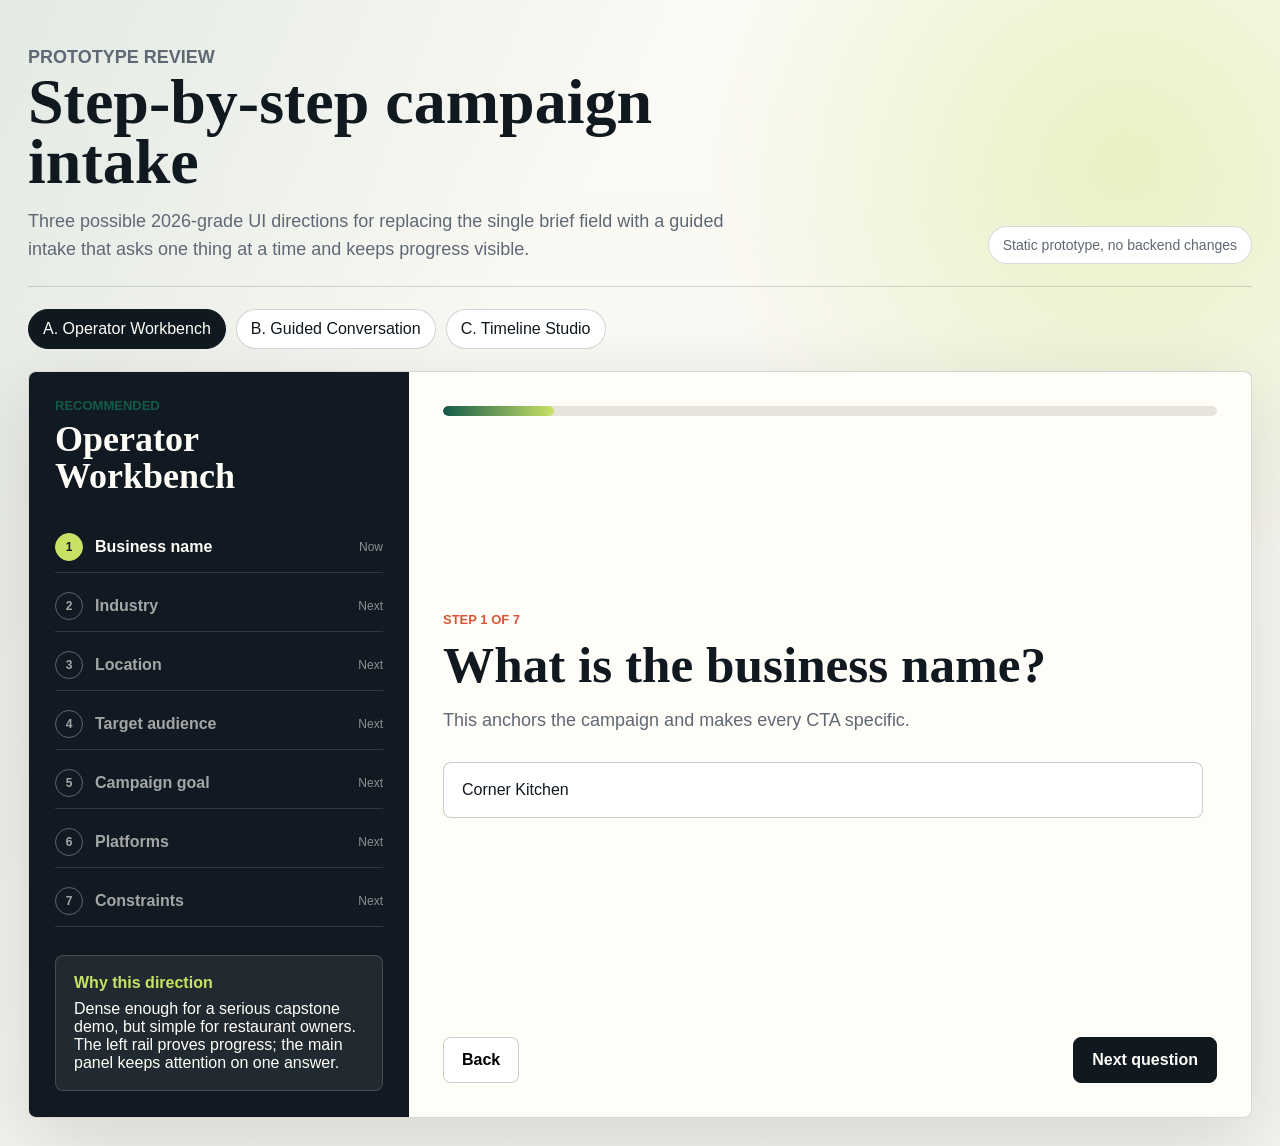
==== static/prototypes/intake-wizard.html @ 9ad3e2f1 "Add guided intake and campaign pack UI" ====
<!doctype html>
<html lang="en">
  <head>
    <meta charset="utf-8">
    <meta name="viewport" content="width=device-width, initial-scale=1">
    <title>Intake Wizard Prototypes</title>
    <style>
      :root {
        --ink: #101820;
        --muted: #5f6875;
        --line: #d9ded7;
        --paper: #f6f4ee;
        --panel: #fffdf7;
        --leaf: #145a4a;
        --lime: #c9e265;
        --tomato: #dc5539;
        --blue: #2f63b7;
        --gold: #d99935;
        --shadow: 0 24px 80px rgba(18, 24, 31, 0.14);
        --radius: 8px;
      }

      * {
        box-sizing: border-box;
      }

      body {
        margin: 0;
        background:
          linear-gradient(120deg, rgba(20, 90, 74, 0.10), transparent 36%),
          radial-gradient(circle at 88% 14%, rgba(201, 226, 101, 0.34), transparent 28%),
          linear-gradient(180deg, #fbfaf5, var(--paper));
        color: var(--ink);
        font-family: Avenir Next, Avenir, Helvetica Neue, Helvetica, sans-serif;
      }

      button,
      input,
      textarea {
        font: inherit;
      }

      .shell {
        min-height: 100dvh;
        padding: 28px;
      }

      .masthead {
        display: grid;
        grid-template-columns: minmax(0, 1fr) auto;
        gap: 24px;
        align-items: end;
        max-width: 1420px;
        margin: 0 auto 22px;
        border-bottom: 1px solid rgba(16, 24, 32, 0.16);
        padding-bottom: 22px;
      }

      .eyebrow {
        margin: 0 0 8px;
        color: var(--leaf);
        font-size: 13px;
        font-weight: 800;
        letter-spacing: 0;
        text-transform: uppercase;
      }

      h1 {
        margin: 0;
        max-width: 780px;
        font-family: Georgia, Times New Roman, serif;
        font-size: clamp(40px, 5vw, 76px);
        line-height: 0.94;
        letter-spacing: 0;
      }

      .masthead p {
        margin: 16px 0 0;
        max-width: 720px;
        color: var(--muted);
        font-size: 18px;
        line-height: 1.55;
      }

      .status-pill {
        border: 1px solid rgba(16, 24, 32, 0.16);
        background: #fff;
        border-radius: 999px;
        padding: 10px 14px;
        color: var(--muted);
        font-size: 14px;
        white-space: nowrap;
      }

      .prototype-tabs {
        display: flex;
        gap: 10px;
        max-width: 1420px;
        margin: 0 auto 18px;
        overflow-x: auto;
        padding-bottom: 4px;
      }

      .tab {
        border: 1px solid rgba(16, 24, 32, 0.18);
        background: #fff;
        color: var(--ink);
        border-radius: 999px;
        padding: 10px 14px;
        cursor: pointer;
        transition: background 160ms ease, color 160ms ease, border 160ms ease;
        white-space: nowrap;
      }

      .tab[aria-selected="true"] {
        background: var(--ink);
        border-color: var(--ink);
        color: #fffdf7;
      }

      .prototype {
        display: none;
        max-width: 1420px;
        margin: 0 auto;
      }

      .prototype.is-active {
        display: block;
      }

      .workbench {
        display: grid;
        grid-template-columns: 380px minmax(0, 1fr);
        min-height: 650px;
        overflow: hidden;
        border: 1px solid rgba(16, 24, 32, 0.16);
        border-radius: var(--radius);
        background: var(--panel);
        box-shadow: var(--shadow);
      }

      .rail {
        background: #111a22;
        color: #fffdf7;
        padding: 26px;
        display: grid;
        align-content: space-between;
        gap: 28px;
      }

      .rail h2 {
        margin: 0;
        font-family: Georgia, Times New Roman, serif;
        font-size: 36px;
        line-height: 1.02;
        letter-spacing: 0;
      }

      .steps {
        display: grid;
        gap: 8px;
        margin-top: 28px;
      }

      .step-row {
        display: grid;
        grid-template-columns: 28px minmax(0, 1fr) auto;
        gap: 12px;
        align-items: center;
        padding: 11px 0;
        border-bottom: 1px solid rgba(255, 253, 247, 0.13);
        color: rgba(255, 253, 247, 0.62);
      }

      .step-row.is-current {
        color: #fffdf7;
      }

      .step-dot {
        display: grid;
        width: 28px;
        height: 28px;
        place-items: center;
        border: 1px solid rgba(255, 253, 247, 0.32);
        border-radius: 999px;
        font-size: 12px;
        font-weight: 800;
      }

      .step-row.is-current .step-dot {
        background: var(--lime);
        border-color: var(--lime);
        color: #111a22;
      }

      .step-label {
        font-weight: 700;
      }

      .step-meta {
        font-size: 12px;
        color: rgba(255, 253, 247, 0.52);
      }

      .brief-card {
        border: 1px solid rgba(255, 253, 247, 0.16);
        border-radius: var(--radius);
        padding: 18px;
        background: rgba(255, 253, 247, 0.07);
      }

      .brief-card strong {
        display: block;
        margin-bottom: 8px;
        color: var(--lime);
      }

      .main-panel {
        padding: 34px;
        display: grid;
        grid-template-rows: auto minmax(0, 1fr) auto;
        gap: 26px;
      }

      .progress-bar {
        height: 10px;
        overflow: hidden;
        border-radius: 999px;
        background: #e7e4dc;
      }

      .progress-fill {
        width: 14%;
        height: 100%;
        border-radius: inherit;
        background: linear-gradient(90deg, var(--leaf), var(--lime));
        transition: width 220ms ease;
      }

      .question-card {
        display: grid;
        align-content: center;
        max-width: 760px;
        min-height: 380px;
      }

      .question-count {
        margin: 0 0 12px;
        color: var(--tomato);
        font-size: 13px;
        font-weight: 900;
        text-transform: uppercase;
      }

      .question-title {
        margin: 0;
        font-family: Georgia, Times New Roman, serif;
        font-size: clamp(34px, 4vw, 58px);
        line-height: 1.02;
        letter-spacing: 0;
      }

      .question-help {
        margin: 16px 0 0;
        max-width: 650px;
        color: var(--muted);
        font-size: 18px;
        line-height: 1.5;
      }

      .field-row {
        margin-top: 28px;
        display: grid;
        gap: 12px;
      }

      .field-row input,
      .field-row textarea {
        width: 100%;
        border: 1px solid rgba(16, 24, 32, 0.22);
        background: #fff;
        border-radius: var(--radius);
        padding: 18px 18px;
        color: var(--ink);
        outline: none;
        transition: border-color 160ms ease, box-shadow 160ms ease;
      }

      .field-row textarea {
        min-height: 132px;
        resize: vertical;
      }

      .field-row input:focus,
      .field-row textarea:focus {
        border-color: var(--leaf);
        box-shadow: 0 0 0 4px rgba(20, 90, 74, 0.14);
      }

      .chips {
        display: flex;
        flex-wrap: wrap;
        gap: 10px;
        margin-top: 24px;
      }

      .chip {
        border: 1px solid rgba(16, 24, 32, 0.18);
        background: #fff;
        border-radius: 999px;
        padding: 10px 13px;
        cursor: pointer;
      }

      .chip.is-on {
        border-color: var(--leaf);
        background: #e6f3db;
        color: var(--leaf);
        font-weight: 800;
      }

      .actions {
        display: flex;
        justify-content: space-between;
        gap: 12px;
        align-items: center;
      }

      .btn {
        border: 1px solid rgba(16, 24, 32, 0.20);
        background: #fff;
        border-radius: var(--radius);
        padding: 13px 18px;
        cursor: pointer;
        font-weight: 800;
      }

      .btn.primary {
        background: var(--ink);
        border-color: var(--ink);
        color: #fffdf7;
      }

      .btn:focus-visible,
      .tab:focus-visible,
      .chip:focus-visible {
        outline: 4px solid rgba(47, 99, 183, 0.26);
        outline-offset: 2px;
      }

      .summary-strip {
        display: flex;
        gap: 8px;
        flex-wrap: wrap;
        color: var(--muted);
        font-size: 13px;
      }

      .summary-strip span {
        border: 1px solid rgba(16, 24, 32, 0.12);
        background: rgba(255, 255, 255, 0.68);
        border-radius: 999px;
        padding: 7px 10px;
      }

      .console-prototype {
        display: grid;
        grid-template-columns: minmax(0, 1fr) 390px;
        gap: 18px;
      }

      .chat-panel,
      .preview-panel,
      .timeline-panel {
        border: 1px solid rgba(16, 24, 32, 0.16);
        border-radius: var(--radius);
        background: #fffdf7;
        box-shadow: var(--shadow);
      }

      .chat-panel {
        min-height: 650px;
        padding: 28px;
        display: grid;
        grid-template-rows: auto 1fr auto;
        gap: 22px;
      }

      .chat-header,
      .preview-header {
        display: flex;
        justify-content: space-between;
        gap: 16px;
        align-items: center;
        border-bottom: 1px solid var(--line);
        padding-bottom: 18px;
      }

      .chat-header h2,
      .preview-header h2 {
        margin: 0;
        font-family: Georgia, Times New Roman, serif;
        font-size: 34px;
      }

      .messages {
        display: grid;
        align-content: start;
        gap: 14px;
      }

      .message {
        max-width: 680px;
        border-radius: 18px 18px 18px 4px;
        background: #eef0e7;
        padding: 16px;
        color: #24313a;
      }

      .message.user {
        justify-self: end;
        border-radius: 18px 18px 4px 18px;
        background: #111a22;
        color: #fffdf7;
      }

      .chat-input {
        display: grid;
        grid-template-columns: minmax(0, 1fr) auto;
        gap: 10px;
        border-top: 1px solid var(--line);
        padding-top: 18px;
      }

      .preview-panel {
        padding: 24px;
      }

      .snapshot-list {
        display: grid;
        gap: 12px;
        margin-top: 18px;
      }

      .snapshot {
        border-left: 4px solid var(--gold);
        background: #f7f3e8;
        padding: 12px 14px;
      }

      .snapshot small {
        display: block;
        color: var(--muted);
        margin-bottom: 4px;
      }

      .timeline-layout {
        display: grid;
        grid-template-columns: 320px minmax(0, 1fr);
        gap: 18px;
      }

      .timeline-panel {
        min-height: 650px;
        padding: 26px;
      }

      .timeline-steps {
        display: grid;
        gap: 12px;
      }

      .timeline-step {
        border: 1px solid var(--line);
        border-radius: var(--radius);
        background: #fff;
        padding: 16px;
      }

      .timeline-step strong {
        display: block;
        margin-bottom: 6px;
      }

      .timeline-step.is-current {
        border-color: var(--blue);
        box-shadow: inset 0 0 0 1px var(--blue);
      }

      .canvas {
        border: 1px solid rgba(16, 24, 32, 0.16);
        border-radius: var(--radius);
        background: #101820;
        color: #fffdf7;
        box-shadow: var(--shadow);
        padding: 30px;
        min-height: 650px;
        display: grid;
        align-content: center;
      }

      .canvas-card {
        max-width: 740px;
      }

      .canvas h2 {
        margin: 0;
        font-family: Georgia, Times New Roman, serif;
        font-size: clamp(34px, 5vw, 70px);
        line-height: 1;
      }

      .canvas p {
        color: rgba(255, 253, 247, 0.72);
        font-size: 18px;
        line-height: 1.55;
      }

      .quality-grid {
        display: grid;
        grid-template-columns: repeat(3, minmax(0, 1fr));
        gap: 12px;
        margin-top: 28px;
      }

      .quality {
        border: 1px solid rgba(255, 253, 247, 0.18);
        border-radius: var(--radius);
        padding: 14px;
        background: rgba(255, 253, 247, 0.06);
      }

      .quality b {
        display: block;
        color: var(--lime);
        font-size: 28px;
      }

      @media (max-width: 980px) {
        .masthead,
        .workbench,
        .console-prototype,
        .timeline-layout {
          grid-template-columns: 1fr;
        }

        .shell {
          padding: 18px;
        }

        .rail {
          min-height: auto;
        }

        .main-panel,
        .chat-panel,
        .timeline-panel,
        .canvas {
          padding: 22px;
        }

        .question-card {
          min-height: 320px;
        }

        .quality-grid {
          grid-template-columns: 1fr;
        }
      }
    </style>
  </head>
  <body>
    <main class="shell">
      <header class="masthead">
        <div>
          <p class="eyebrow">Prototype review</p>
          <h1>Step-by-step campaign intake</h1>
          <p>Three possible 2026-grade UI directions for replacing the single brief field with a guided intake that asks one thing at a time and keeps progress visible.</p>
        </div>
        <div class="status-pill">Static prototype, no backend changes</div>
      </header>

      <nav class="prototype-tabs" aria-label="Prototype options">
        <button class="tab" type="button" aria-selected="true" data-prototype="workbench">A. Operator Workbench</button>
        <button class="tab" type="button" aria-selected="false" data-prototype="conversation">B. Guided Conversation</button>
        <button class="tab" type="button" aria-selected="false" data-prototype="timeline">C. Timeline Studio</button>
      </nav>

      <section class="prototype is-active" data-prototype-panel="workbench">
        <div class="workbench">
          <aside class="rail">
            <div>
              <p class="eyebrow">Recommended</p>
              <h2>Operator Workbench</h2>
              <div class="steps" data-step-list></div>
            </div>
            <div class="brief-card">
              <strong>Why this direction</strong>
              Dense enough for a serious capstone demo, but simple for restaurant owners. The left rail proves progress; the main panel keeps attention on one answer.
            </div>
          </aside>
          <section class="main-panel">
            <div>
              <div class="progress-bar" aria-label="Progress">
                <div class="progress-fill" data-progress-fill></div>
              </div>
            </div>
            <div class="question-card">
              <p class="question-count" data-question-count>Step 1 of 7</p>
              <h2 class="question-title" data-question-title>What is the business name?</h2>
              <p class="question-help" data-question-help>This anchors the campaign and makes every CTA specific.</p>
              <div class="field-row" data-field-host></div>
              <div class="chips" data-chip-host></div>
            </div>
            <div class="actions">
              <button class="btn" type="button" data-back>Back</button>
              <div class="summary-strip" data-summary-strip></div>
              <button class="btn primary" type="button" data-next>Next question</button>
            </div>
          </section>
        </div>
      </section>

      <section class="prototype" data-prototype-panel="conversation">
        <div class="console-prototype">
          <section class="chat-panel">
            <div class="chat-header">
              <div>
                <p class="eyebrow">Prototype B</p>
                <h2>Guided Conversation</h2>
              </div>
              <span class="status-pill">5 of 7 captured</span>
            </div>
            <div class="messages">
              <div class="message">Let's build this campaign one answer at a time. What is the business name?</div>
              <div class="message user">Corner Kitchen</div>
              <div class="message">What industry should I optimize for?</div>
              <div class="message user">Restaurant</div>
              <div class="message">Where does this campaign need to work locally?</div>
              <div class="message user">Near offices and apartment buildings in District 1</div>
              <div class="message">Who exactly should this campaign move?</div>
            </div>
            <div class="chat-input">
              <input aria-label="Current answer" value="Office workers and nearby residents">
              <button class="btn primary" type="button">Send</button>
            </div>
          </section>
          <aside class="preview-panel">
            <div class="preview-header">
              <h2>Brief preview</h2>
            </div>
            <div class="snapshot-list">
              <div class="snapshot"><small>Business</small>Corner Kitchen</div>
              <div class="snapshot"><small>Industry</small>Restaurant</div>
              <div class="snapshot"><small>Location</small>District 1 office and apartment area</div>
              <div class="snapshot"><small>Audience</small>Office workers and nearby residents</div>
              <div class="snapshot"><small>Next</small>Campaign goal, platforms, constraints</div>
            </div>
          </aside>
        </div>
      </section>

      <section class="prototype" data-prototype-panel="timeline">
        <div class="timeline-layout">
          <aside class="timeline-panel">
            <p class="eyebrow">Prototype C</p>
            <h2 class="question-title">Timeline Studio</h2>
            <div class="timeline-steps">
              <div class="timeline-step"><strong>01 Business</strong>Corner Kitchen</div>
              <div class="timeline-step"><strong>02 Industry</strong>Restaurant</div>
              <div class="timeline-step is-current"><strong>03 Location</strong>Needs input</div>
              <div class="timeline-step"><strong>04 Audience</strong>Queued</div>
              <div class="timeline-step"><strong>05 Goal</strong>Queued</div>
              <div class="timeline-step"><strong>06 Platforms</strong>Queued</div>
              <div class="timeline-step"><strong>07 Constraints</strong>Queued</div>
            </div>
          </aside>
          <section class="canvas">
            <div class="canvas-card">
              <p class="eyebrow">Current prompt</p>
              <h2>Where is this campaign happening?</h2>
              <p>Location changes the channel plan, CTA, and proof style. A restaurant near offices needs different content than a tourist area or delivery-only kitchen.</p>
              <div class="field-row">
                <input aria-label="Location" value="Near office buildings and apartments in District 1">
              </div>
              <div class="quality-grid">
                <div class="quality"><b>43%</b>Brief complete</div>
                <div class="quality"><b>2</b>Risks found</div>
                <div class="quality"><b>4</b>Questions left</div>
              </div>
            </div>
          </section>
        </div>
      </section>
    </main>

    <script>
      const steps = [
        {
          label: "Business name",
          title: "What is the business name?",
          help: "This anchors the campaign and makes every CTA specific.",
          value: "Corner Kitchen",
          type: "input",
        },
        {
          label: "Industry",
          title: "What industry are we optimizing for?",
          help: "The agent changes examples, risks, and content types based on industry.",
          value: "Restaurant",
          type: "chips",
          chips: ["Restaurant", "Cafe", "Retail", "Education", "Consulting"],
        },
        {
          label: "Location",
          title: "Where does this campaign need to work?",
          help: "Use city, neighborhood, store area, delivery zone, or online market.",
          value: "District 1, near offices and apartment buildings",
          type: "input",
        },
        {
          label: "Target audience",
          title: "Who should this campaign move?",
          help: "Be concrete. The output gets better when the audience sounds like a real buyer.",
          value: "Office workers and nearby apartment residents",
          type: "textarea",
        },
        {
          label: "Campaign goal",
          title: "What should happen after the campaign?",
          help: "Pick the outcome the content should optimize toward.",
          value: "Increase lunch and dinner visits this week",
          type: "input",
        },
        {
          label: "Platforms",
          title: "Where will this campaign be used?",
          help: "Select every channel that matters. The agent will plan content by platform.",
          value: "Facebook, Instagram/Reels, Zalo, Google Business Profile",
          type: "chips",
          chips: ["Website", "Facebook", "Instagram/Reels", "TikTok", "Zalo", "Google Business Profile", "LinkedIn"],
        },
        {
          label: "Constraints",
          title: "Any rules, risks, or limitations?",
          help: "Mention budget, claims to avoid, tone, promotion limits, or missing assets.",
          value: "Low budget, no discount race, avoid guaranteed traffic claims",
          type: "textarea",
        },
      ];

      let activeStep = 0;

      const stepList = document.querySelector("[data-step-list]");
      const progressFill = document.querySelector("[data-progress-fill]");
      const questionCount = document.querySelector("[data-question-count]");
      const questionTitle = document.querySelector("[data-question-title]");
      const questionHelp = document.querySelector("[data-question-help]");
      const fieldHost = document.querySelector("[data-field-host]");
      const chipHost = document.querySelector("[data-chip-host]");
      const summaryStrip = document.querySelector("[data-summary-strip]");

      function renderWizard() {
        stepList.innerHTML = steps
          .map((step, index) => `
            <div class="step-row ${index === activeStep ? "is-current" : ""}">
              <span class="step-dot">${index + 1}</span>
              <span class="step-label">${step.label}</span>
              <span class="step-meta">${index < activeStep ? "Done" : index === activeStep ? "Now" : "Next"}</span>
            </div>
          `)
          .join("");

        const step = steps[activeStep];
        progressFill.style.width = `${((activeStep + 1) / steps.length) * 100}%`;
        questionCount.textContent = `Step ${activeStep + 1} of ${steps.length}`;
        questionTitle.textContent = step.title;
        questionHelp.textContent = step.help;
        fieldHost.innerHTML = "";
        chipHost.innerHTML = "";

        if (step.type === "textarea") {
          fieldHost.innerHTML = `<textarea aria-label="${step.label}">${step.value}</textarea>`;
        } else if (step.type === "input") {
          fieldHost.innerHTML = `<input aria-label="${step.label}" value="${step.value}">`;
        } else {
          chipHost.innerHTML = step.chips
            .map((chip) => `<button class="chip ${step.value.includes(chip) ? "is-on" : ""}" type="button">${chip}</button>`)
            .join("");
        }

        summaryStrip.innerHTML = steps
          .slice(0, activeStep)
          .map((item) => `<span>${item.label}: ${item.value}</span>`)
          .join("");
      }

      document.querySelector("[data-next]").addEventListener("click", () => {
        activeStep = Math.min(activeStep + 1, steps.length - 1);
        renderWizard();
      });

      document.querySelector("[data-back]").addEventListener("click", () => {
        activeStep = Math.max(activeStep - 1, 0);
        renderWizard();
      });

      document.querySelectorAll(".tab").forEach((tab) => {
        tab.addEventListener("click", () => {
          const key = tab.dataset.prototype;
          document.querySelectorAll(".tab").forEach((item) => {
            item.setAttribute("aria-selected", String(item === tab));
          });
          document.querySelectorAll(".prototype").forEach((panel) => {
            panel.classList.toggle("is-active", panel.dataset.prototypePanel === key);
          });
        });
      });

      renderWizard();
    </script>
  </body>
</html>
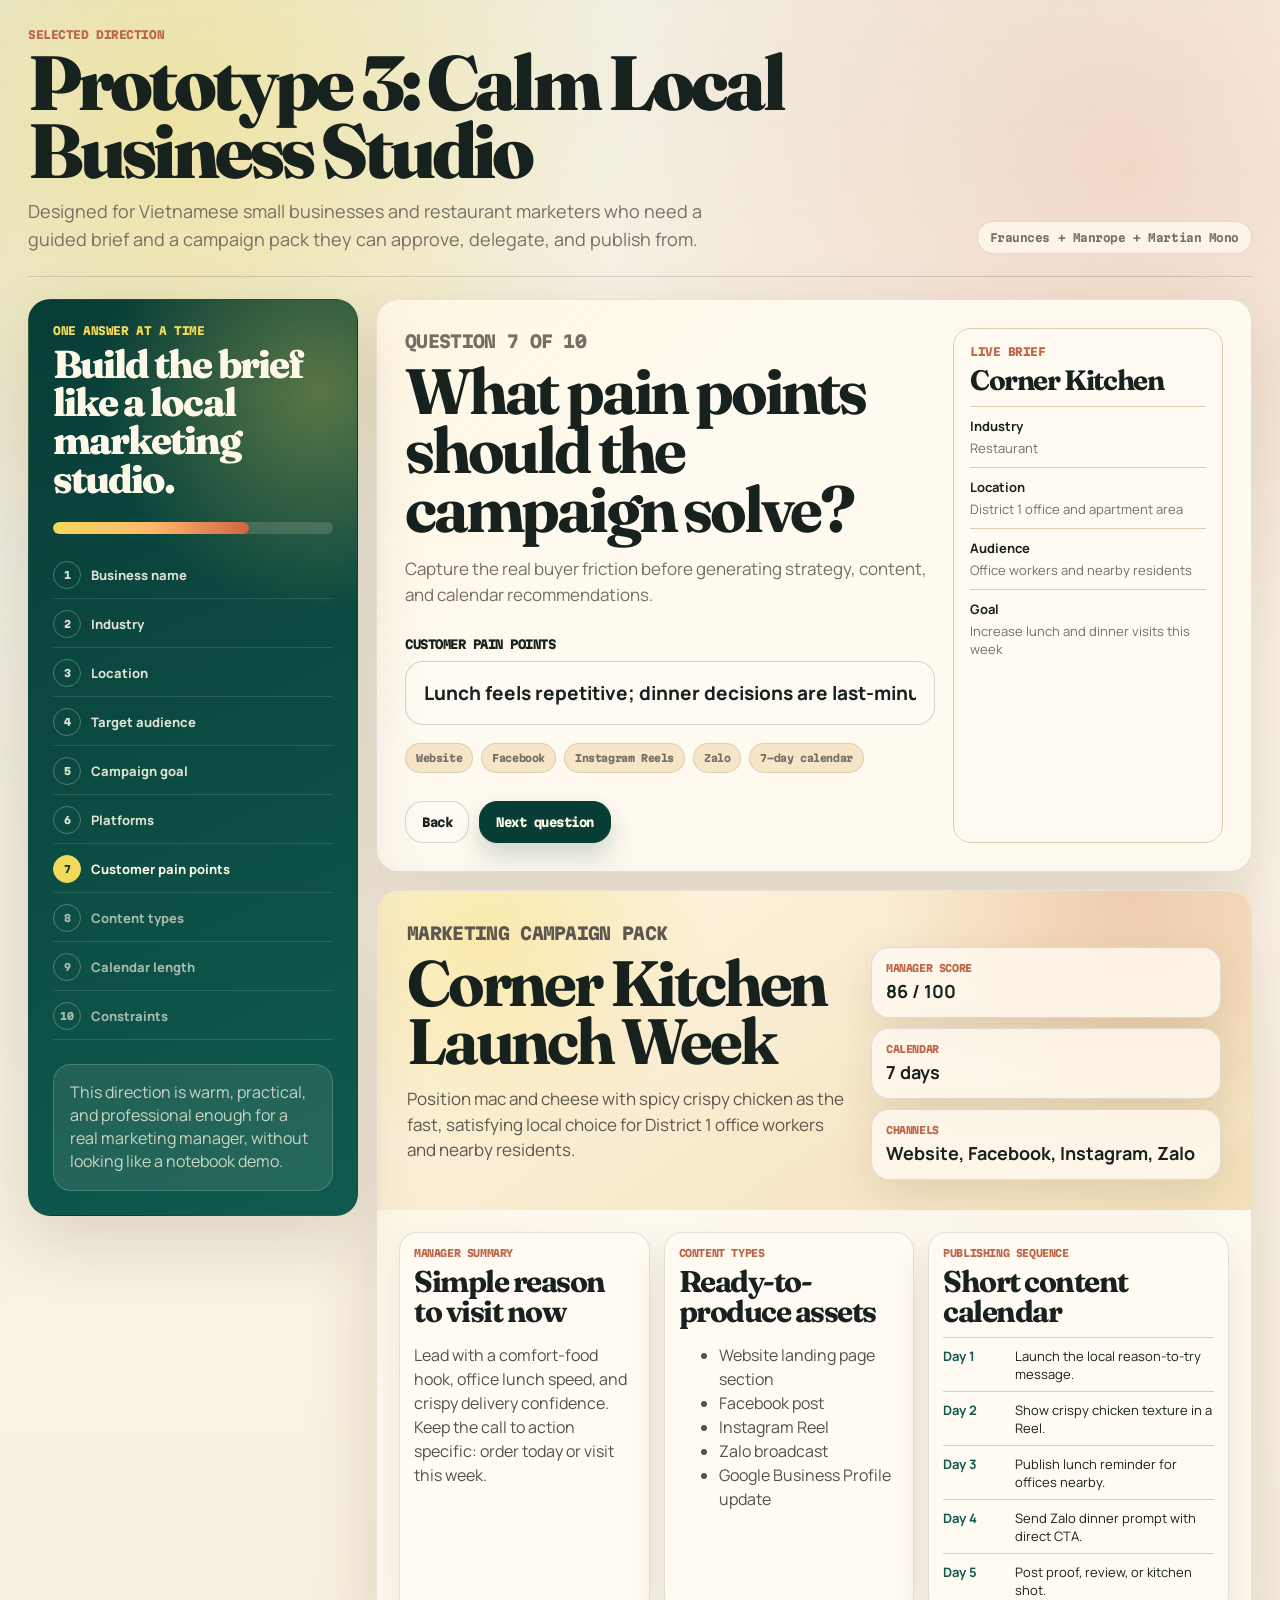
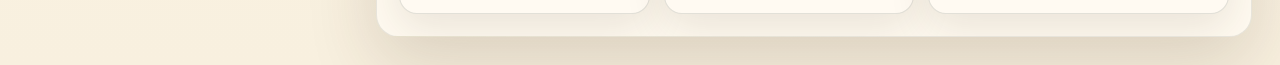
==== commit 93316ea7: "Apply prototype 3 visual direction" ====
--- a/static/prototypes/intake-wizard.html
+++ b/static/prototypes/intake-wizard.html
@@ -3,21 +3,28 @@
   <head>
     <meta charset="utf-8">
     <meta name="viewport" content="width=device-width, initial-scale=1">
-    <title>Intake Wizard Prototypes</title>
+    <title>Prototype 3 - Calm Local Business Studio</title>
+    <link rel="preconnect" href="https://fonts.googleapis.com">
+    <link rel="preconnect" href="https://fonts.gstatic.com" crossorigin>
+    <link href="https://fonts.googleapis.com/css2?family=Fraunces:opsz,wght,SOFT,WONK@9..144,600..900,60,1&family=Manrope:wght@400..900&family=Martian+Mono:wght@400..800&display=swap" rel="stylesheet">
     <style>
       :root {
-        --ink: #101820;
-        --muted: #5f6875;
-        --line: #d9ded7;
-        --paper: #f6f4ee;
-        --panel: #fffdf7;
-        --leaf: #145a4a;
-        --lime: #c9e265;
-        --tomato: #dc5539;
-        --blue: #2f63b7;
-        --gold: #d99935;
-        --shadow: 0 24px 80px rgba(18, 24, 31, 0.14);
-        --radius: 8px;
+        --ink: #17211e;
+        --paper: #f8f0df;
+        --panel: #fffaf0;
+        --soft: #fbefd7;
+        --line: #decfb3;
+        --muted: #756f65;
+        --leaf: #0f5a4e;
+        --leaf-dark: #083d36;
+        --banana: #f1d95a;
+        --clay: #bd684b;
+        --coral: #cf6544;
+        --shadow: 0 26px 70px rgba(68, 44, 23, 0.16);
+        --radius: 22px;
+        --display: "Fraunces", Georgia, serif;
+        --ui: "Manrope", Avenir Next, sans-serif;
+        --mono: "Martian Mono", ui-monospace, monospace;
       }
 
       * {
@@ -26,545 +33,457 @@
 
       body {
         margin: 0;
+        min-height: 100dvh;
         background:
-          linear-gradient(120deg, rgba(20, 90, 74, 0.10), transparent 36%),
-          radial-gradient(circle at 88% 14%, rgba(201, 226, 101, 0.34), transparent 28%),
-          linear-gradient(180deg, #fbfaf5, var(--paper));
+          radial-gradient(circle at 14% 7%, rgba(241, 217, 90, 0.44), transparent 24%),
+          radial-gradient(circle at 88% 10%, rgba(189, 104, 75, 0.22), transparent 28%),
+          linear-gradient(135deg, rgba(15, 90, 78, 0.10), transparent 46%),
+          linear-gradient(180deg, #fff8eb, var(--paper));
         color: var(--ink);
-        font-family: Avenir Next, Avenir, Helvetica Neue, Helvetica, sans-serif;
-      }
-
-      button,
-      input,
-      textarea {
-        font: inherit;
+        font-family: var(--ui);
+      }
+
+      body::before {
+        content: "";
+        position: fixed;
+        inset: 0;
+        pointer-events: none;
+        opacity: 0.22;
+        background-image:
+          linear-gradient(rgba(23, 33, 30, 0.06) 1px, transparent 1px),
+          linear-gradient(90deg, rgba(23, 33, 30, 0.05) 1px, transparent 1px);
+        background-size: 42px 42px;
+        mask-image: linear-gradient(180deg, #000, transparent 88%);
       }
 
       .shell {
-        min-height: 100dvh;
+        position: relative;
+        max-width: 1480px;
+        margin: 0 auto;
         padding: 28px;
       }
 
       .masthead {
         display: grid;
         grid-template-columns: minmax(0, 1fr) auto;
-        gap: 24px;
+        gap: 22px;
         align-items: end;
-        max-width: 1420px;
-        margin: 0 auto 22px;
-        border-bottom: 1px solid rgba(16, 24, 32, 0.16);
+        border-bottom: 1px solid rgba(23, 33, 30, 0.14);
         padding-bottom: 22px;
+        margin-bottom: 22px;
       }
 
       .eyebrow {
         margin: 0 0 8px;
-        color: var(--leaf);
-        font-size: 13px;
+        color: var(--clay);
+        font-family: var(--mono);
+        font-size: 11px;
         font-weight: 800;
-        letter-spacing: 0;
+        letter-spacing: -0.04em;
         text-transform: uppercase;
+      }
+
+      h1,
+      h2,
+      h3,
+      p {
+        overflow-wrap: anywhere;
+      }
+
+      h1,
+      h2,
+      h3 {
+        font-family: var(--display);
+        letter-spacing: -0.05em;
       }
 
       h1 {
         margin: 0;
-        max-width: 780px;
-        font-family: Georgia, Times New Roman, serif;
-        font-size: clamp(40px, 5vw, 76px);
-        line-height: 0.94;
-        letter-spacing: 0;
-      }
-
-      .masthead p {
-        margin: 16px 0 0;
-        max-width: 720px;
+        max-width: 840px;
+        font-size: clamp(44px, 6vw, 92px);
+        font-weight: 850;
+        line-height: 0.88;
+      }
+
+      .masthead p:not(.eyebrow) {
+        margin: 14px 0 0;
+        max-width: 680px;
         color: var(--muted);
         font-size: 18px;
         line-height: 1.55;
       }
 
-      .status-pill {
-        border: 1px solid rgba(16, 24, 32, 0.16);
-        background: #fff;
+      .pill {
+        border: 1px solid rgba(23, 33, 30, 0.12);
         border-radius: 999px;
-        padding: 10px 14px;
+        background: rgba(255, 250, 240, 0.78);
         color: var(--muted);
-        font-size: 14px;
+        padding: 9px 12px;
+        font-family: var(--mono);
+        font-size: 11px;
+        font-weight: 700;
+        letter-spacing: -0.04em;
         white-space: nowrap;
       }
 
-      .prototype-tabs {
-        display: flex;
-        gap: 10px;
-        max-width: 1420px;
-        margin: 0 auto 18px;
-        overflow-x: auto;
-        padding-bottom: 4px;
-      }
-
-      .tab {
-        border: 1px solid rgba(16, 24, 32, 0.18);
-        background: #fff;
-        color: var(--ink);
+      .workspace {
+        display: grid;
+        grid-template-columns: 330px minmax(0, 1fr);
+        gap: 18px;
+      }
+
+      .intake {
+        position: sticky;
+        top: 18px;
+        align-self: start;
+        min-height: calc(100dvh - 125px);
+        display: grid;
+        align-content: space-between;
+        gap: 24px;
+        border: 1px solid rgba(8, 61, 54, 0.16);
+        border-radius: var(--radius);
+        background:
+          radial-gradient(circle at 88% 10%, rgba(241, 217, 90, 0.34), transparent 25%),
+          linear-gradient(155deg, var(--leaf-dark), var(--leaf));
+        color: #fff8e8;
+        padding: 24px;
+        box-shadow: var(--shadow);
+      }
+
+      .intake .eyebrow {
+        color: var(--banana);
+      }
+
+      .intake h2 {
+        margin: 0;
+        font-size: 39px;
+        font-weight: 820;
+        line-height: 0.98;
+      }
+
+      .progress {
+        height: 12px;
+        margin: 24px 0 18px;
         border-radius: 999px;
-        padding: 10px 14px;
-        cursor: pointer;
-        transition: background 160ms ease, color 160ms ease, border 160ms ease;
-        white-space: nowrap;
-      }
-
-      .tab[aria-selected="true"] {
-        background: var(--ink);
-        border-color: var(--ink);
-        color: #fffdf7;
-      }
-
-      .prototype {
-        display: none;
-        max-width: 1420px;
-        margin: 0 auto;
-      }
-
-      .prototype.is-active {
+        background: rgba(255, 248, 232, 0.15);
+        overflow: hidden;
+      }
+
+      .progress span {
         display: block;
-      }
-
-      .workbench {
-        display: grid;
-        grid-template-columns: 380px minmax(0, 1fr);
-        min-height: 650px;
-        overflow: hidden;
-        border: 1px solid rgba(16, 24, 32, 0.16);
-        border-radius: var(--radius);
-        background: var(--panel);
-        box-shadow: var(--shadow);
-      }
-
-      .rail {
-        background: #111a22;
-        color: #fffdf7;
-        padding: 26px;
-        display: grid;
-        align-content: space-between;
-        gap: 28px;
-      }
-
-      .rail h2 {
-        margin: 0;
-        font-family: Georgia, Times New Roman, serif;
-        font-size: 36px;
-        line-height: 1.02;
-        letter-spacing: 0;
-      }
-
-      .steps {
-        display: grid;
-        gap: 8px;
-        margin-top: 28px;
-      }
-
-      .step-row {
-        display: grid;
-        grid-template-columns: 28px minmax(0, 1fr) auto;
-        gap: 12px;
-        align-items: center;
-        padding: 11px 0;
-        border-bottom: 1px solid rgba(255, 253, 247, 0.13);
-        color: rgba(255, 253, 247, 0.62);
-      }
-
-      .step-row.is-current {
-        color: #fffdf7;
-      }
-
-      .step-dot {
-        display: grid;
-        width: 28px;
-        height: 28px;
-        place-items: center;
-        border: 1px solid rgba(255, 253, 247, 0.32);
-        border-radius: 999px;
-        font-size: 12px;
-        font-weight: 800;
-      }
-
-      .step-row.is-current .step-dot {
-        background: var(--lime);
-        border-color: var(--lime);
-        color: #111a22;
-      }
-
-      .step-label {
-        font-weight: 700;
-      }
-
-      .step-meta {
-        font-size: 12px;
-        color: rgba(255, 253, 247, 0.52);
-      }
-
-      .brief-card {
-        border: 1px solid rgba(255, 253, 247, 0.16);
-        border-radius: var(--radius);
-        padding: 18px;
-        background: rgba(255, 253, 247, 0.07);
-      }
-
-      .brief-card strong {
-        display: block;
-        margin-bottom: 8px;
-        color: var(--lime);
-      }
-
-      .main-panel {
-        padding: 34px;
-        display: grid;
-        grid-template-rows: auto minmax(0, 1fr) auto;
-        gap: 26px;
-      }
-
-      .progress-bar {
-        height: 10px;
-        overflow: hidden;
-        border-radius: 999px;
-        background: #e7e4dc;
-      }
-
-      .progress-fill {
-        width: 14%;
+        width: 70%;
         height: 100%;
         border-radius: inherit;
-        background: linear-gradient(90deg, var(--leaf), var(--lime));
-        transition: width 220ms ease;
-      }
-
-      .question-card {
-        display: grid;
-        align-content: center;
-        max-width: 760px;
-        min-height: 380px;
-      }
-
-      .question-count {
-        margin: 0 0 12px;
-        color: var(--tomato);
+        background: linear-gradient(90deg, var(--banana), #ffb86a, var(--coral));
+      }
+
+      .steps {
+        list-style: none;
+        display: grid;
+        gap: 2px;
+        margin: 0;
+        padding: 0;
+        counter-reset: step;
+      }
+
+      .steps li {
+        counter-increment: step;
+        display: grid;
+        grid-template-columns: 28px minmax(0, 1fr);
+        gap: 10px;
+        align-items: center;
+        border-bottom: 1px solid rgba(255, 248, 232, 0.12);
+        padding: 9px 0;
+        color: rgba(255, 248, 232, 0.64);
         font-size: 13px;
+        font-weight: 760;
+      }
+
+      .steps li::before {
+        content: counter(step);
+        display: grid;
+        width: 26px;
+        height: 26px;
+        place-items: center;
+        border: 1px solid rgba(255, 248, 232, 0.28);
+        border-radius: 999px;
+        font-family: var(--mono);
+        font-size: 10px;
         font-weight: 900;
+      }
+
+      .steps .done {
+        color: rgba(255, 248, 232, 0.88);
+      }
+
+      .steps .current {
+        color: #fff8e8;
+      }
+
+      .steps .current::before {
+        background: var(--banana);
+        border-color: var(--banana);
+        color: var(--leaf-dark);
+      }
+
+      .note {
+        border: 1px solid rgba(255, 248, 232, 0.18);
+        border-radius: 18px;
+        background: rgba(255, 248, 232, 0.09);
+        color: rgba(255, 248, 232, 0.76);
+        padding: 16px;
+        line-height: 1.45;
+      }
+
+      .stage {
+        display: grid;
+        gap: 18px;
+      }
+
+      .wizard,
+      .pack {
+        border: 1px solid rgba(23, 33, 30, 0.10);
+        border-radius: var(--radius);
+        background:
+          linear-gradient(135deg, rgba(241, 217, 90, 0.10), transparent 32%),
+          var(--panel);
+        box-shadow: var(--shadow);
+        overflow: hidden;
+      }
+
+      .wizard {
+        display: grid;
+        grid-template-columns: minmax(0, 1fr) 270px;
+        gap: 18px;
+        padding: 28px;
+      }
+
+      .question h2 {
+        margin: 0;
+        max-width: 780px;
+        font-size: clamp(38px, 5vw, 68px);
+        line-height: 0.92;
+      }
+
+      .question p {
+        max-width: 620px;
+        color: var(--muted);
+        font-size: 17px;
+        line-height: 1.55;
+      }
+
+      label {
+        display: grid;
+        gap: 10px;
+        margin-top: 28px;
+        color: var(--ink);
+        font-family: var(--mono);
+        font-size: 12px;
+        font-weight: 900;
+        letter-spacing: -0.04em;
         text-transform: uppercase;
       }
 
-      .question-title {
-        margin: 0;
-        font-family: Georgia, Times New Roman, serif;
-        font-size: clamp(34px, 4vw, 58px);
-        line-height: 1.02;
-        letter-spacing: 0;
-      }
-
-      .question-help {
-        margin: 16px 0 0;
-        max-width: 650px;
-        color: var(--muted);
-        font-size: 18px;
-        line-height: 1.5;
-      }
-
-      .field-row {
-        margin-top: 28px;
-        display: grid;
-        gap: 12px;
-      }
-
-      .field-row input,
-      .field-row textarea {
+      input {
         width: 100%;
-        border: 1px solid rgba(16, 24, 32, 0.22);
-        background: #fff;
-        border-radius: var(--radius);
-        padding: 18px 18px;
+        border: 1px solid rgba(23, 33, 30, 0.18);
+        border-radius: 18px;
+        background: #fffaf2;
         color: var(--ink);
-        outline: none;
-        transition: border-color 160ms ease, box-shadow 160ms ease;
-      }
-
-      .field-row textarea {
-        min-height: 132px;
-        resize: vertical;
-      }
-
-      .field-row input:focus,
-      .field-row textarea:focus {
-        border-color: var(--leaf);
-        box-shadow: 0 0 0 4px rgba(20, 90, 74, 0.14);
+        padding: 18px;
+        font: 750 19px var(--ui);
+        box-shadow: inset 0 1px 0 rgba(255, 255, 255, 0.62);
       }
 
       .chips {
         display: flex;
         flex-wrap: wrap;
-        gap: 10px;
-        margin-top: 24px;
-      }
-
-      .chip {
-        border: 1px solid rgba(16, 24, 32, 0.18);
-        background: #fff;
+        gap: 8px;
+        margin-top: 18px;
+      }
+
+      .chips span {
+        border: 1px solid rgba(23, 33, 30, 0.12);
         border-radius: 999px;
-        padding: 10px 13px;
-        cursor: pointer;
-      }
-
-      .chip.is-on {
-        border-color: var(--leaf);
-        background: #e6f3db;
-        color: var(--leaf);
+        background: #f6e6c7;
+        color: var(--muted);
+        padding: 8px 10px;
+        font-family: var(--mono);
+        font-size: 10px;
         font-weight: 800;
+        letter-spacing: -0.04em;
+      }
+
+      .mini-pack {
+        border: 1px solid var(--line);
+        border-radius: 18px;
+        background: #fffaf2;
+        padding: 16px;
+      }
+
+      .mini-pack h3 {
+        margin: 0 0 12px;
+        font-size: 28px;
+        line-height: 1;
+      }
+
+      .mini-pack div {
+        display: grid;
+        gap: 4px;
+        border-top: 1px solid var(--line);
+        padding: 10px 0;
+        color: var(--muted);
+        font-size: 13px;
+      }
+
+      .mini-pack b {
+        color: var(--ink);
       }
 
       .actions {
         display: flex;
-        justify-content: space-between;
-        gap: 12px;
         align-items: center;
+        gap: 10px;
+        margin-top: 28px;
       }
 
       .btn {
-        border: 1px solid rgba(16, 24, 32, 0.20);
-        background: #fff;
-        border-radius: var(--radius);
-        padding: 13px 18px;
-        cursor: pointer;
-        font-weight: 800;
+        border: 1px solid rgba(23, 33, 30, 0.16);
+        border-radius: 18px;
+        background: #fffaf2;
+        color: var(--ink);
+        padding: 13px 16px;
+        font: 900 12px var(--mono);
+        letter-spacing: -0.04em;
       }
 
       .btn.primary {
-        background: var(--ink);
-        border-color: var(--ink);
-        color: #fffdf7;
-      }
-
-      .btn:focus-visible,
-      .tab:focus-visible,
-      .chip:focus-visible {
-        outline: 4px solid rgba(47, 99, 183, 0.26);
-        outline-offset: 2px;
-      }
-
-      .summary-strip {
-        display: flex;
+        background: var(--leaf-dark);
+        border-color: var(--leaf-dark);
+        color: #fff8e8;
+        box-shadow: 0 12px 26px rgba(8, 61, 54, 0.20);
+      }
+
+      .pack-cover {
+        display: grid;
+        grid-template-columns: minmax(0, 1fr) 350px;
+        gap: 24px;
+        align-items: end;
+        background:
+          radial-gradient(circle at 12% 12%, rgba(241, 217, 90, 0.38), transparent 28%),
+          radial-gradient(circle at 86% 0%, rgba(207, 101, 68, 0.22), transparent 30%),
+          linear-gradient(145deg, #fff6e3, #f3dfb9);
+        padding: 30px;
+      }
+
+      .pack-cover h2 {
+        margin: 0;
+        font-size: clamp(40px, 5vw, 76px);
+        line-height: 0.9;
+      }
+
+      .pack-cover p {
+        max-width: 760px;
+        color: #5c584f;
+        font-size: 17px;
+        line-height: 1.5;
+      }
+
+      .stats {
+        display: grid;
+        gap: 10px;
+      }
+
+      .stat,
+      .card {
+        border: 1px solid rgba(23, 33, 30, 0.12);
+        border-radius: 18px;
+        background: rgba(255, 250, 242, 0.78);
+        padding: 14px;
+        box-shadow: 0 14px 42px rgba(68, 44, 23, 0.11);
+      }
+
+      .stat small,
+      .card small {
+        display: block;
+        color: var(--clay);
+        font: 800 10px var(--mono);
+        letter-spacing: -0.04em;
+        text-transform: uppercase;
+      }
+
+      .stat b {
+        display: block;
+        margin-top: 5px;
+        font-size: 18px;
+      }
+
+      .pack-body {
+        display: grid;
+        grid-template-columns: 1fr 1fr 1.2fr;
+        gap: 14px;
+        padding: 22px;
+      }
+
+      .card {
+        background: #fffaf2;
+      }
+
+      .card h3 {
+        margin: 8px 0 10px;
+        font-size: 30px;
+        line-height: 1;
+      }
+
+      .card p,
+      .card li {
+        color: #4f554d;
+        line-height: 1.5;
+      }
+
+      .calendar {
+        display: grid;
         gap: 8px;
-        flex-wrap: wrap;
-        color: var(--muted);
-        font-size: 13px;
-      }
-
-      .summary-strip span {
-        border: 1px solid rgba(16, 24, 32, 0.12);
-        background: rgba(255, 255, 255, 0.68);
-        border-radius: 999px;
-        padding: 7px 10px;
-      }
-
-      .console-prototype {
-        display: grid;
-        grid-template-columns: minmax(0, 1fr) 390px;
-        gap: 18px;
-      }
-
-      .chat-panel,
-      .preview-panel,
-      .timeline-panel {
-        border: 1px solid rgba(16, 24, 32, 0.16);
-        border-radius: var(--radius);
-        background: #fffdf7;
-        box-shadow: var(--shadow);
-      }
-
-      .chat-panel {
-        min-height: 650px;
-        padding: 28px;
-        display: grid;
-        grid-template-rows: auto 1fr auto;
-        gap: 22px;
-      }
-
-      .chat-header,
-      .preview-header {
-        display: flex;
-        justify-content: space-between;
-        gap: 16px;
-        align-items: center;
-        border-bottom: 1px solid var(--line);
-        padding-bottom: 18px;
-      }
-
-      .chat-header h2,
-      .preview-header h2 {
-        margin: 0;
-        font-family: Georgia, Times New Roman, serif;
-        font-size: 34px;
-      }
-
-      .messages {
-        display: grid;
-        align-content: start;
-        gap: 14px;
-      }
-
-      .message {
-        max-width: 680px;
-        border-radius: 18px 18px 18px 4px;
-        background: #eef0e7;
-        padding: 16px;
-        color: #24313a;
-      }
-
-      .message.user {
-        justify-self: end;
-        border-radius: 18px 18px 4px 18px;
-        background: #111a22;
-        color: #fffdf7;
-      }
-
-      .chat-input {
-        display: grid;
-        grid-template-columns: minmax(0, 1fr) auto;
+      }
+
+      .day {
+        display: grid;
+        grid-template-columns: 62px minmax(0, 1fr);
         gap: 10px;
         border-top: 1px solid var(--line);
-        padding-top: 18px;
-      }
-
-      .preview-panel {
-        padding: 24px;
-      }
-
-      .snapshot-list {
-        display: grid;
-        gap: 12px;
-        margin-top: 18px;
-      }
-
-      .snapshot {
-        border-left: 4px solid var(--gold);
-        background: #f7f3e8;
-        padding: 12px 14px;
-      }
-
-      .snapshot small {
-        display: block;
-        color: var(--muted);
-        margin-bottom: 4px;
-      }
-
-      .timeline-layout {
-        display: grid;
-        grid-template-columns: 320px minmax(0, 1fr);
-        gap: 18px;
-      }
-
-      .timeline-panel {
-        min-height: 650px;
-        padding: 26px;
-      }
-
-      .timeline-steps {
-        display: grid;
-        gap: 12px;
-      }
-
-      .timeline-step {
-        border: 1px solid var(--line);
-        border-radius: var(--radius);
-        background: #fff;
-        padding: 16px;
-      }
-
-      .timeline-step strong {
-        display: block;
-        margin-bottom: 6px;
-      }
-
-      .timeline-step.is-current {
-        border-color: var(--blue);
-        box-shadow: inset 0 0 0 1px var(--blue);
-      }
-
-      .canvas {
-        border: 1px solid rgba(16, 24, 32, 0.16);
-        border-radius: var(--radius);
-        background: #101820;
-        color: #fffdf7;
-        box-shadow: var(--shadow);
-        padding: 30px;
-        min-height: 650px;
-        display: grid;
-        align-content: center;
-      }
-
-      .canvas-card {
-        max-width: 740px;
-      }
-
-      .canvas h2 {
-        margin: 0;
-        font-family: Georgia, Times New Roman, serif;
-        font-size: clamp(34px, 5vw, 70px);
-        line-height: 1;
-      }
-
-      .canvas p {
-        color: rgba(255, 253, 247, 0.72);
-        font-size: 18px;
-        line-height: 1.55;
-      }
-
-      .quality-grid {
-        display: grid;
-        grid-template-columns: repeat(3, minmax(0, 1fr));
-        gap: 12px;
-        margin-top: 28px;
-      }
-
-      .quality {
-        border: 1px solid rgba(255, 253, 247, 0.18);
-        border-radius: var(--radius);
-        padding: 14px;
-        background: rgba(255, 253, 247, 0.06);
-      }
-
-      .quality b {
-        display: block;
-        color: var(--lime);
-        font-size: 28px;
-      }
-
-      @media (max-width: 980px) {
+        padding-top: 9px;
+        font-size: 13px;
+      }
+
+      .day b {
+        color: var(--leaf);
+      }
+
+      @media (max-width: 1080px) {
         .masthead,
-        .workbench,
-        .console-prototype,
-        .timeline-layout {
+        .workspace,
+        .wizard,
+        .pack-cover,
+        .pack-body {
           grid-template-columns: 1fr;
         }
 
-        .shell {
-          padding: 18px;
-        }
-
-        .rail {
+        .intake {
+          position: static;
           min-height: auto;
         }
-
-        .main-panel,
-        .chat-panel,
-        .timeline-panel,
-        .canvas {
-          padding: 22px;
+      }
+
+      @media (max-width: 680px) {
+        .shell {
+          padding: 14px;
         }
 
-        .question-card {
-          min-height: 320px;
-        }
-
-        .quality-grid {
-          grid-template-columns: 1fr;
+        .intake,
+        .wizard,
+        .pack-cover,
+        .pack-body {
+          padding: 18px;
         }
       }
     </style>
@@ -573,251 +492,114 @@
     <main class="shell">
       <header class="masthead">
         <div>
-          <p class="eyebrow">Prototype review</p>
-          <h1>Step-by-step campaign intake</h1>
-          <p>Three possible 2026-grade UI directions for replacing the single brief field with a guided intake that asks one thing at a time and keeps progress visible.</p>
+          <p class="eyebrow">Selected direction</p>
+          <h1>Prototype 3: Calm Local Business Studio</h1>
+          <p>Designed for Vietnamese small businesses and restaurant marketers who need a guided brief and a campaign pack they can approve, delegate, and publish from.</p>
         </div>
-        <div class="status-pill">Static prototype, no backend changes</div>
+        <span class="pill">Fraunces + Manrope + Martian Mono</span>
       </header>
 
-      <nav class="prototype-tabs" aria-label="Prototype options">
-        <button class="tab" type="button" aria-selected="true" data-prototype="workbench">A. Operator Workbench</button>
-        <button class="tab" type="button" aria-selected="false" data-prototype="conversation">B. Guided Conversation</button>
-        <button class="tab" type="button" aria-selected="false" data-prototype="timeline">C. Timeline Studio</button>
-      </nav>
-
-      <section class="prototype is-active" data-prototype-panel="workbench">
-        <div class="workbench">
-          <aside class="rail">
-            <div>
-              <p class="eyebrow">Recommended</p>
-              <h2>Operator Workbench</h2>
-              <div class="steps" data-step-list></div>
-            </div>
-            <div class="brief-card">
-              <strong>Why this direction</strong>
-              Dense enough for a serious capstone demo, but simple for restaurant owners. The left rail proves progress; the main panel keeps attention on one answer.
-            </div>
-          </aside>
-          <section class="main-panel">
-            <div>
-              <div class="progress-bar" aria-label="Progress">
-                <div class="progress-fill" data-progress-fill></div>
+      <section class="workspace">
+        <aside class="intake" aria-label="Campaign intake preview">
+          <div>
+            <p class="eyebrow">One answer at a time</p>
+            <h2>Build the brief like a local marketing studio.</h2>
+            <div class="progress"><span></span></div>
+            <ol class="steps">
+              <li class="done">Business name</li>
+              <li class="done">Industry</li>
+              <li class="done">Location</li>
+              <li class="done">Target audience</li>
+              <li class="done">Campaign goal</li>
+              <li class="done">Platforms</li>
+              <li class="current">Customer pain points</li>
+              <li>Content types</li>
+              <li>Calendar length</li>
+              <li>Constraints</li>
+            </ol>
+          </div>
+          <div class="note">
+            This direction is warm, practical, and professional enough for a real marketing manager, without looking like a notebook demo.
+          </div>
+        </aside>
+
+        <section class="stage">
+          <section class="wizard" aria-label="Wizard preview">
+            <div class="question">
+              <p class="eyebrow">Question 7 of 10</p>
+              <h2>What pain points should the campaign solve?</h2>
+              <p>Capture the real buyer friction before generating strategy, content, and calendar recommendations.</p>
+              <label>Customer pain points
+                <input value="Lunch feels repetitive; dinner decisions are last-minute; delivery must stay crispy.">
+              </label>
+              <div class="chips">
+                <span>Website</span>
+                <span>Facebook</span>
+                <span>Instagram Reels</span>
+                <span>Zalo</span>
+                <span>7-day calendar</span>
+              </div>
+              <div class="actions">
+                <button class="btn" type="button">Back</button>
+                <button class="btn primary" type="button">Next question</button>
               </div>
             </div>
-            <div class="question-card">
-              <p class="question-count" data-question-count>Step 1 of 7</p>
-              <h2 class="question-title" data-question-title>What is the business name?</h2>
-              <p class="question-help" data-question-help>This anchors the campaign and makes every CTA specific.</p>
-              <div class="field-row" data-field-host></div>
-              <div class="chips" data-chip-host></div>
-            </div>
-            <div class="actions">
-              <button class="btn" type="button" data-back>Back</button>
-              <div class="summary-strip" data-summary-strip></div>
-              <button class="btn primary" type="button" data-next>Next question</button>
-            </div>
+            <aside class="mini-pack">
+              <p class="eyebrow">Live brief</p>
+              <h3>Corner Kitchen</h3>
+              <div><b>Industry</b>Restaurant</div>
+              <div><b>Location</b>District 1 office and apartment area</div>
+              <div><b>Audience</b>Office workers and nearby residents</div>
+              <div><b>Goal</b>Increase lunch and dinner visits this week</div>
+            </aside>
           </section>
-        </div>
-      </section>
-
-      <section class="prototype" data-prototype-panel="conversation">
-        <div class="console-prototype">
-          <section class="chat-panel">
-            <div class="chat-header">
+
+          <article class="pack" aria-label="Campaign pack preview">
+            <header class="pack-cover">
               <div>
-                <p class="eyebrow">Prototype B</p>
-                <h2>Guided Conversation</h2>
+                <p class="eyebrow">Marketing campaign pack</p>
+                <h2>Corner Kitchen Launch Week</h2>
+                <p>Position mac and cheese with spicy crispy chicken as the fast, satisfying local choice for District 1 office workers and nearby residents.</p>
               </div>
-              <span class="status-pill">5 of 7 captured</span>
-            </div>
-            <div class="messages">
-              <div class="message">Let's build this campaign one answer at a time. What is the business name?</div>
-              <div class="message user">Corner Kitchen</div>
-              <div class="message">What industry should I optimize for?</div>
-              <div class="message user">Restaurant</div>
-              <div class="message">Where does this campaign need to work locally?</div>
-              <div class="message user">Near offices and apartment buildings in District 1</div>
-              <div class="message">Who exactly should this campaign move?</div>
-            </div>
-            <div class="chat-input">
-              <input aria-label="Current answer" value="Office workers and nearby residents">
-              <button class="btn primary" type="button">Send</button>
-            </div>
-          </section>
-          <aside class="preview-panel">
-            <div class="preview-header">
-              <h2>Brief preview</h2>
-            </div>
-            <div class="snapshot-list">
-              <div class="snapshot"><small>Business</small>Corner Kitchen</div>
-              <div class="snapshot"><small>Industry</small>Restaurant</div>
-              <div class="snapshot"><small>Location</small>District 1 office and apartment area</div>
-              <div class="snapshot"><small>Audience</small>Office workers and nearby residents</div>
-              <div class="snapshot"><small>Next</small>Campaign goal, platforms, constraints</div>
-            </div>
-          </aside>
-        </div>
-      </section>
-
-      <section class="prototype" data-prototype-panel="timeline">
-        <div class="timeline-layout">
-          <aside class="timeline-panel">
-            <p class="eyebrow">Prototype C</p>
-            <h2 class="question-title">Timeline Studio</h2>
-            <div class="timeline-steps">
-              <div class="timeline-step"><strong>01 Business</strong>Corner Kitchen</div>
-              <div class="timeline-step"><strong>02 Industry</strong>Restaurant</div>
-              <div class="timeline-step is-current"><strong>03 Location</strong>Needs input</div>
-              <div class="timeline-step"><strong>04 Audience</strong>Queued</div>
-              <div class="timeline-step"><strong>05 Goal</strong>Queued</div>
-              <div class="timeline-step"><strong>06 Platforms</strong>Queued</div>
-              <div class="timeline-step"><strong>07 Constraints</strong>Queued</div>
-            </div>
-          </aside>
-          <section class="canvas">
-            <div class="canvas-card">
-              <p class="eyebrow">Current prompt</p>
-              <h2>Where is this campaign happening?</h2>
-              <p>Location changes the channel plan, CTA, and proof style. A restaurant near offices needs different content than a tourist area or delivery-only kitchen.</p>
-              <div class="field-row">
-                <input aria-label="Location" value="Near office buildings and apartments in District 1">
+              <div class="stats">
+                <div class="stat"><small>Manager score</small><b>86 / 100</b></div>
+                <div class="stat"><small>Calendar</small><b>7 days</b></div>
+                <div class="stat"><small>Channels</small><b>Website, Facebook, Instagram, Zalo</b></div>
               </div>
-              <div class="quality-grid">
-                <div class="quality"><b>43%</b>Brief complete</div>
-                <div class="quality"><b>2</b>Risks found</div>
-                <div class="quality"><b>4</b>Questions left</div>
+            </header>
+
+            <section class="pack-body">
+              <div class="card">
+                <small>Manager summary</small>
+                <h3>Simple reason to visit now</h3>
+                <p>Lead with a comfort-food hook, office lunch speed, and crispy delivery confidence. Keep the call to action specific: order today or visit this week.</p>
               </div>
-            </div>
-          </section>
-        </div>
+              <div class="card">
+                <small>Content types</small>
+                <h3>Ready-to-produce assets</h3>
+                <ul>
+                  <li>Website landing page section</li>
+                  <li>Facebook post</li>
+                  <li>Instagram Reel</li>
+                  <li>Zalo broadcast</li>
+                  <li>Google Business Profile update</li>
+                </ul>
+              </div>
+              <div class="card">
+                <small>Publishing sequence</small>
+                <h3>Short content calendar</h3>
+                <div class="calendar">
+                  <div class="day"><b>Day 1</b><span>Launch the local reason-to-try message.</span></div>
+                  <div class="day"><b>Day 2</b><span>Show crispy chicken texture in a Reel.</span></div>
+                  <div class="day"><b>Day 3</b><span>Publish lunch reminder for offices nearby.</span></div>
+                  <div class="day"><b>Day 4</b><span>Send Zalo dinner prompt with direct CTA.</span></div>
+                  <div class="day"><b>Day 5</b><span>Post proof, review, or kitchen shot.</span></div>
+                </div>
+              </div>
+            </section>
+          </article>
+        </section>
       </section>
     </main>
-
-    <script>
-      const steps = [
-        {
-          label: "Business name",
-          title: "What is the business name?",
-          help: "This anchors the campaign and makes every CTA specific.",
-          value: "Corner Kitchen",
-          type: "input",
-        },
-        {
-          label: "Industry",
-          title: "What industry are we optimizing for?",
-          help: "The agent changes examples, risks, and content types based on industry.",
-          value: "Restaurant",
-          type: "chips",
-          chips: ["Restaurant", "Cafe", "Retail", "Education", "Consulting"],
-        },
-        {
-          label: "Location",
-          title: "Where does this campaign need to work?",
-          help: "Use city, neighborhood, store area, delivery zone, or online market.",
-          value: "District 1, near offices and apartment buildings",
-          type: "input",
-        },
-        {
-          label: "Target audience",
-          title: "Who should this campaign move?",
-          help: "Be concrete. The output gets better when the audience sounds like a real buyer.",
-          value: "Office workers and nearby apartment residents",
-          type: "textarea",
-        },
-        {
-          label: "Campaign goal",
-          title: "What should happen after the campaign?",
-          help: "Pick the outcome the content should optimize toward.",
-          value: "Increase lunch and dinner visits this week",
-          type: "input",
-        },
-        {
-          label: "Platforms",
-          title: "Where will this campaign be used?",
-          help: "Select every channel that matters. The agent will plan content by platform.",
-          value: "Facebook, Instagram/Reels, Zalo, Google Business Profile",
-          type: "chips",
-          chips: ["Website", "Facebook", "Instagram/Reels", "TikTok", "Zalo", "Google Business Profile", "LinkedIn"],
-        },
-        {
-          label: "Constraints",
-          title: "Any rules, risks, or limitations?",
-          help: "Mention budget, claims to avoid, tone, promotion limits, or missing assets.",
-          value: "Low budget, no discount race, avoid guaranteed traffic claims",
-          type: "textarea",
-        },
-      ];
-
-      let activeStep = 0;
-
-      const stepList = document.querySelector("[data-step-list]");
-      const progressFill = document.querySelector("[data-progress-fill]");
-      const questionCount = document.querySelector("[data-question-count]");
-      const questionTitle = document.querySelector("[data-question-title]");
-      const questionHelp = document.querySelector("[data-question-help]");
-      const fieldHost = document.querySelector("[data-field-host]");
-      const chipHost = document.querySelector("[data-chip-host]");
-      const summaryStrip = document.querySelector("[data-summary-strip]");
-
-      function renderWizard() {
-        stepList.innerHTML = steps
-          .map((step, index) => `
-            <div class="step-row ${index === activeStep ? "is-current" : ""}">
-              <span class="step-dot">${index + 1}</span>
-              <span class="step-label">${step.label}</span>
-              <span class="step-meta">${index < activeStep ? "Done" : index === activeStep ? "Now" : "Next"}</span>
-            </div>
-          `)
-          .join("");
-
-        const step = steps[activeStep];
-        progressFill.style.width = `${((activeStep + 1) / steps.length) * 100}%`;
-        questionCount.textContent = `Step ${activeStep + 1} of ${steps.length}`;
-        questionTitle.textContent = step.title;
-        questionHelp.textContent = step.help;
-        fieldHost.innerHTML = "";
-        chipHost.innerHTML = "";
-
-        if (step.type === "textarea") {
-          fieldHost.innerHTML = `<textarea aria-label="${step.label}">${step.value}</textarea>`;
-        } else if (step.type === "input") {
-          fieldHost.innerHTML = `<input aria-label="${step.label}" value="${step.value}">`;
-        } else {
-          chipHost.innerHTML = step.chips
-            .map((chip) => `<button class="chip ${step.value.includes(chip) ? "is-on" : ""}" type="button">${chip}</button>`)
-            .join("");
-        }
-
-        summaryStrip.innerHTML = steps
-          .slice(0, activeStep)
-          .map((item) => `<span>${item.label}: ${item.value}</span>`)
-          .join("");
-      }
-
-      document.querySelector("[data-next]").addEventListener("click", () => {
-        activeStep = Math.min(activeStep + 1, steps.length - 1);
-        renderWizard();
-      });
-
-      document.querySelector("[data-back]").addEventListener("click", () => {
-        activeStep = Math.max(activeStep - 1, 0);
-        renderWizard();
-      });
-
-      document.querySelectorAll(".tab").forEach((tab) => {
-        tab.addEventListener("click", () => {
-          const key = tab.dataset.prototype;
-          document.querySelectorAll(".tab").forEach((item) => {
-            item.setAttribute("aria-selected", String(item === tab));
-          });
-          document.querySelectorAll(".prototype").forEach((panel) => {
-            panel.classList.toggle("is-active", panel.dataset.prototypePanel === key);
-          });
-        });
-      });
-
-      renderWizard();
-    </script>
   </body>
 </html>
